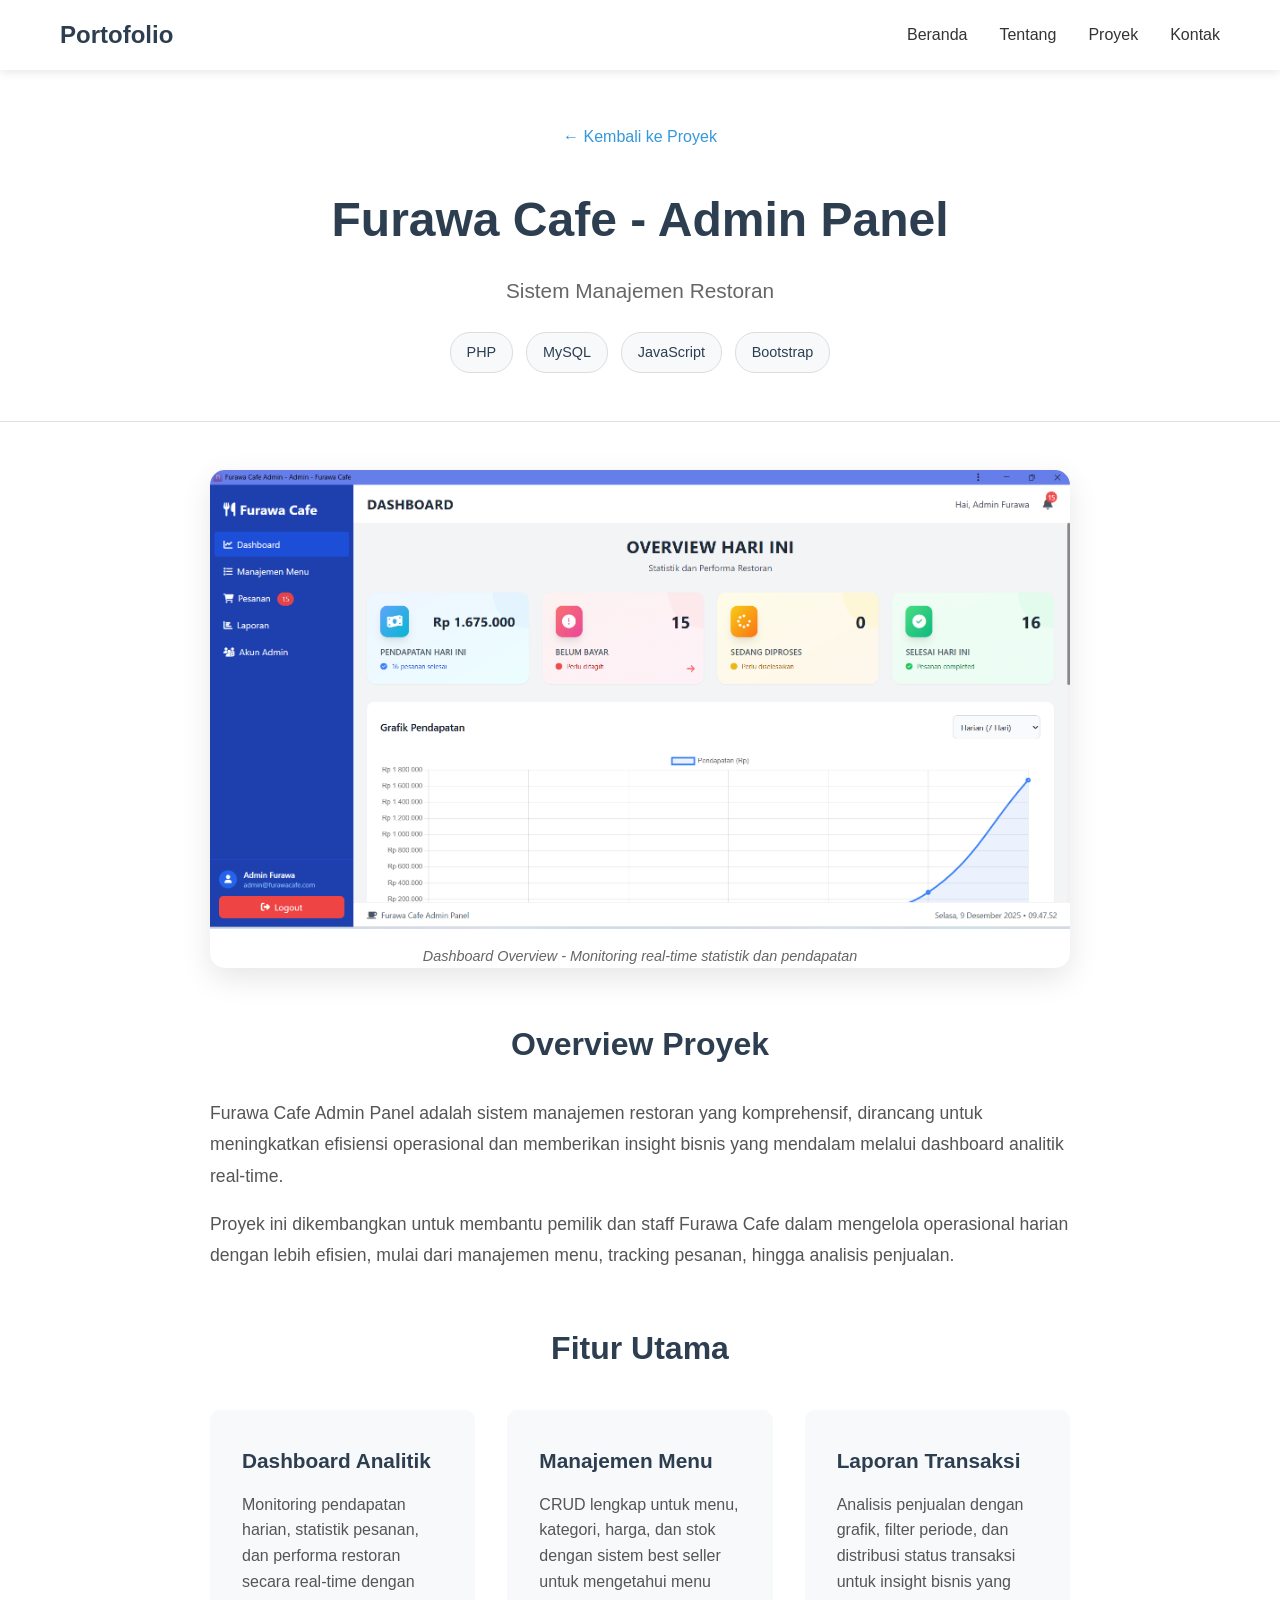
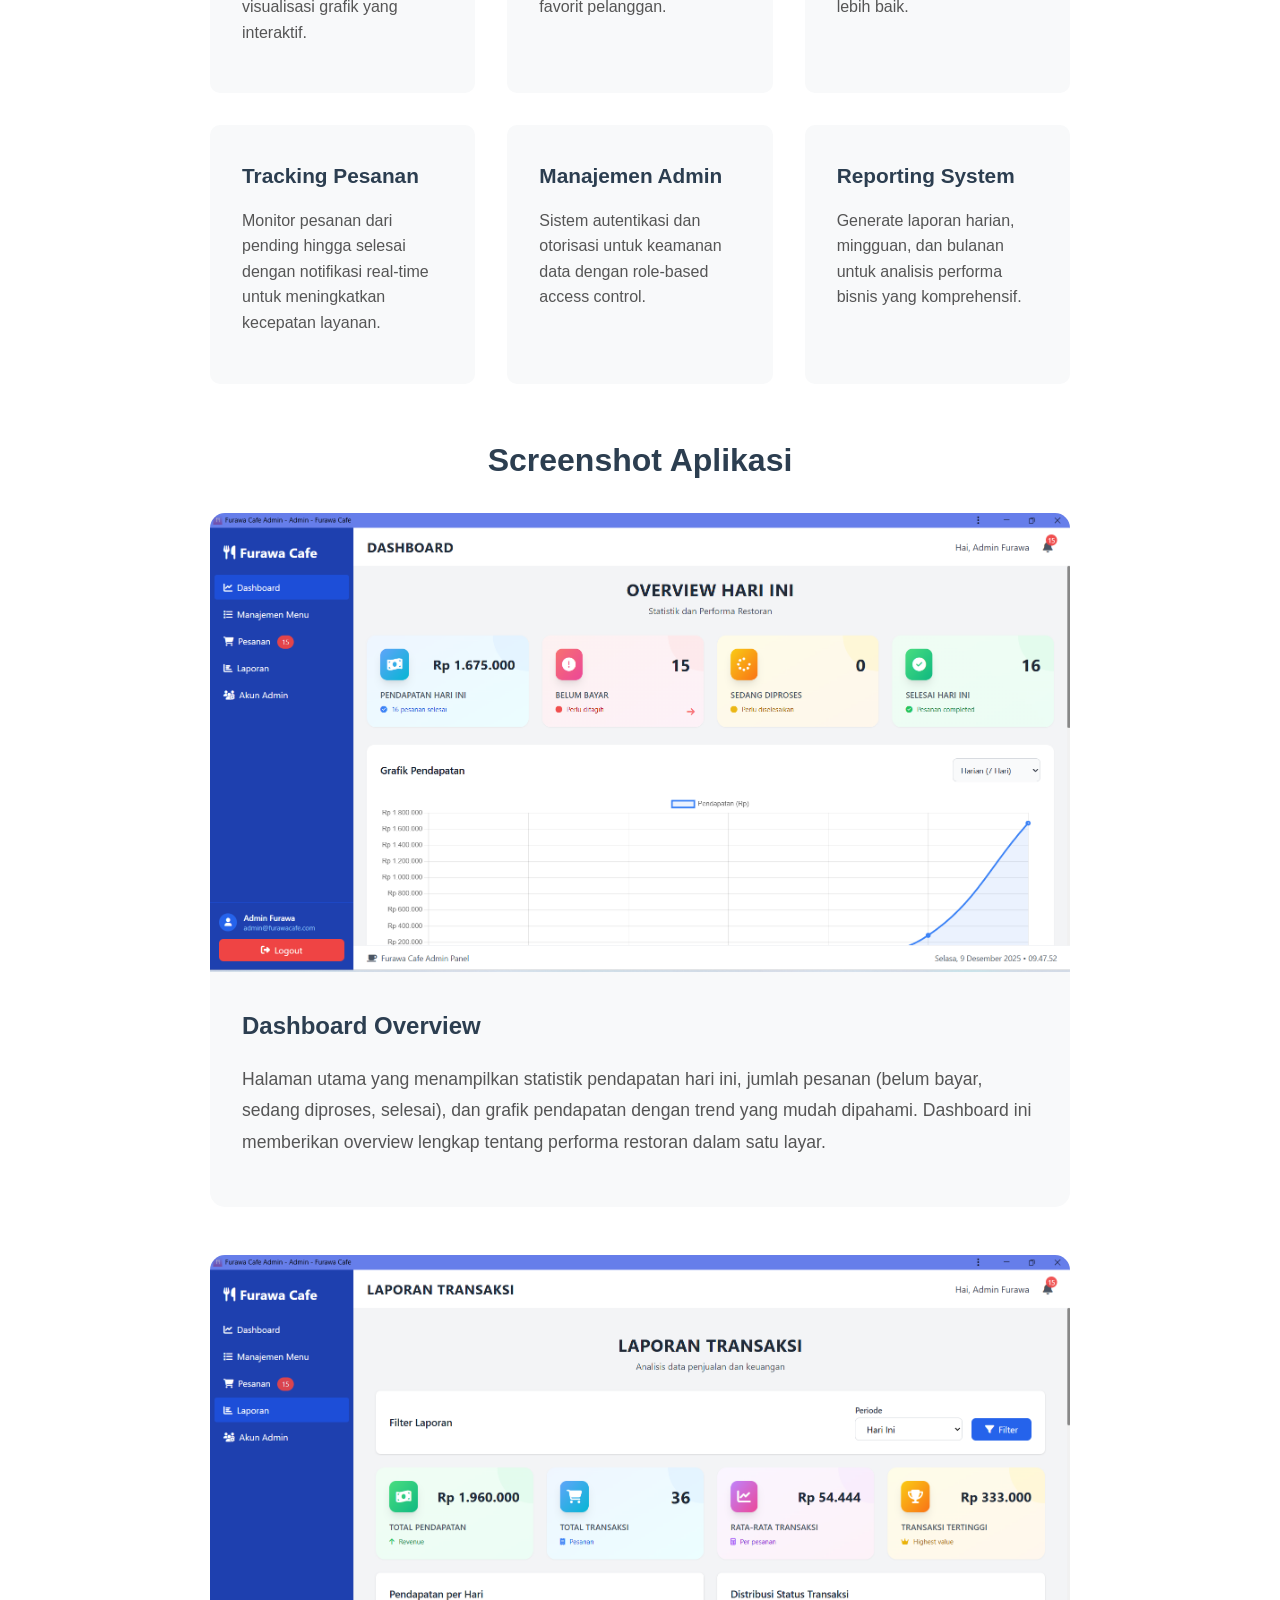
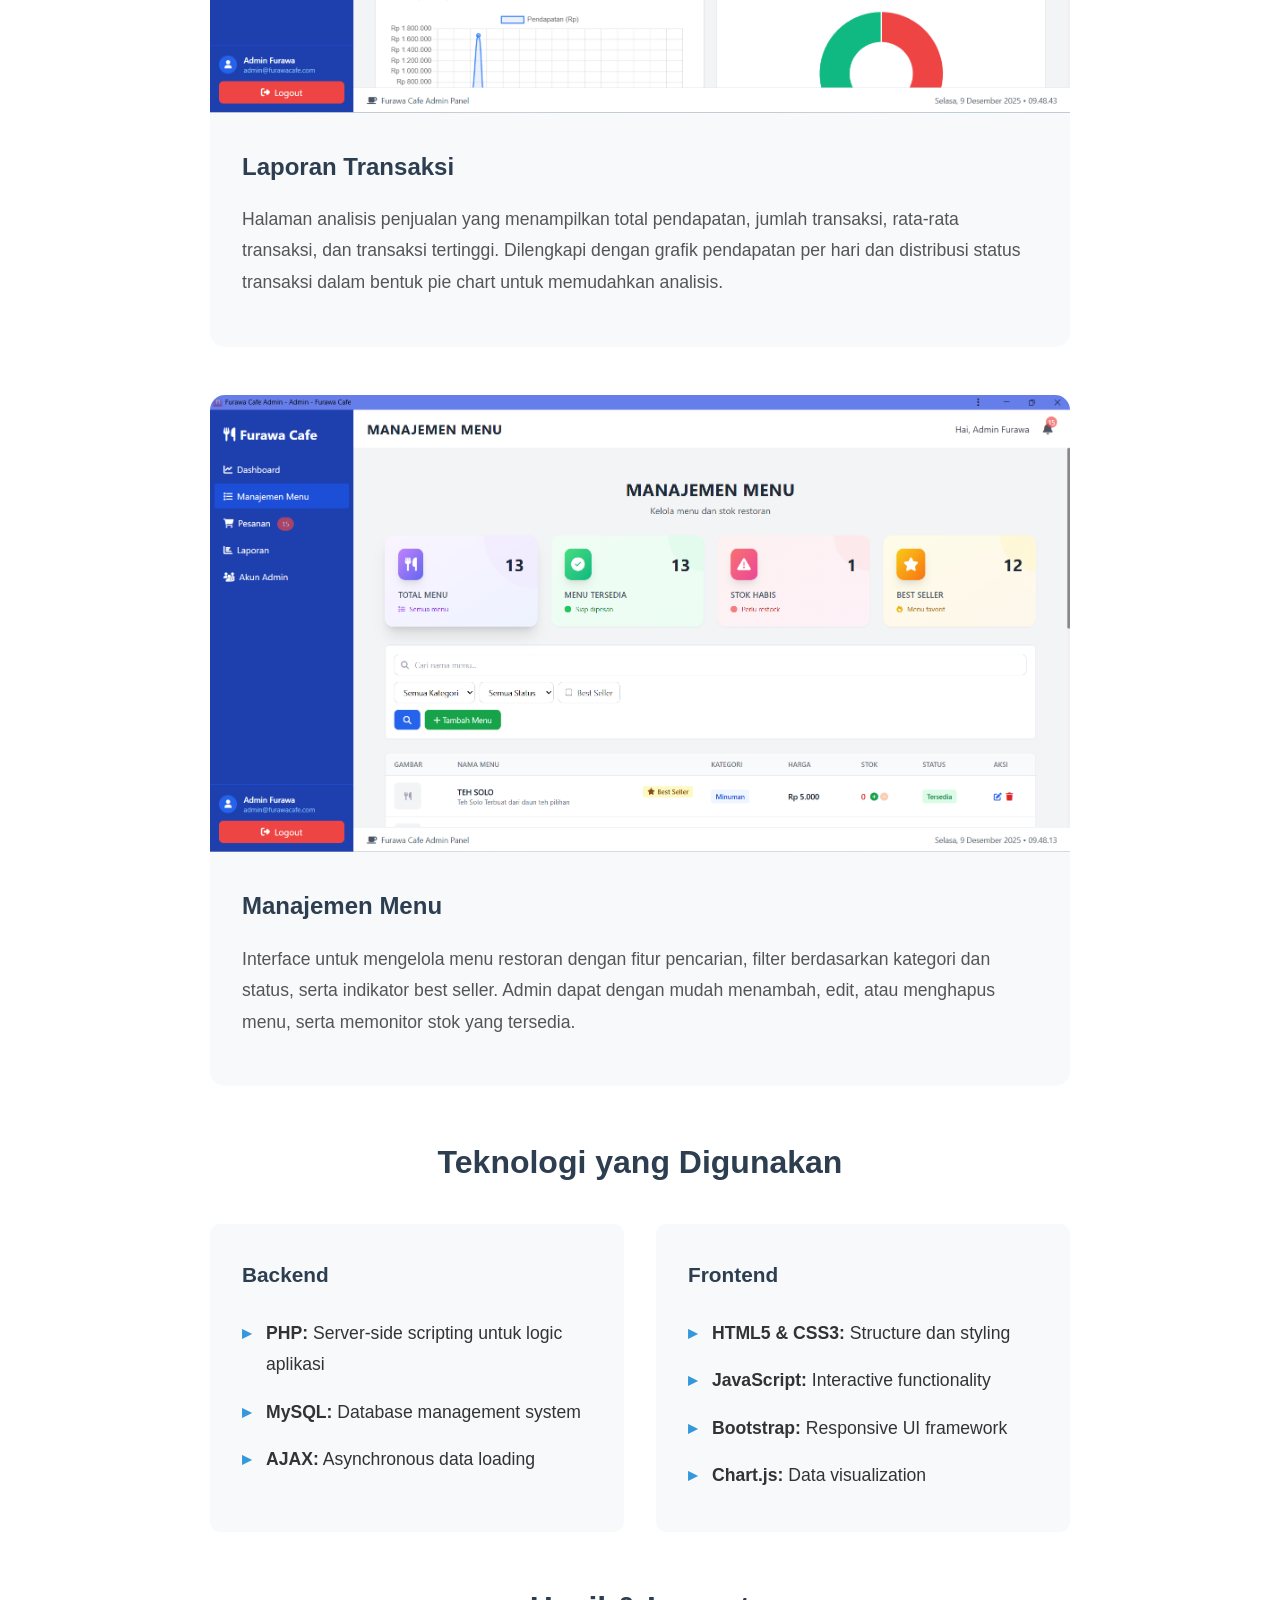
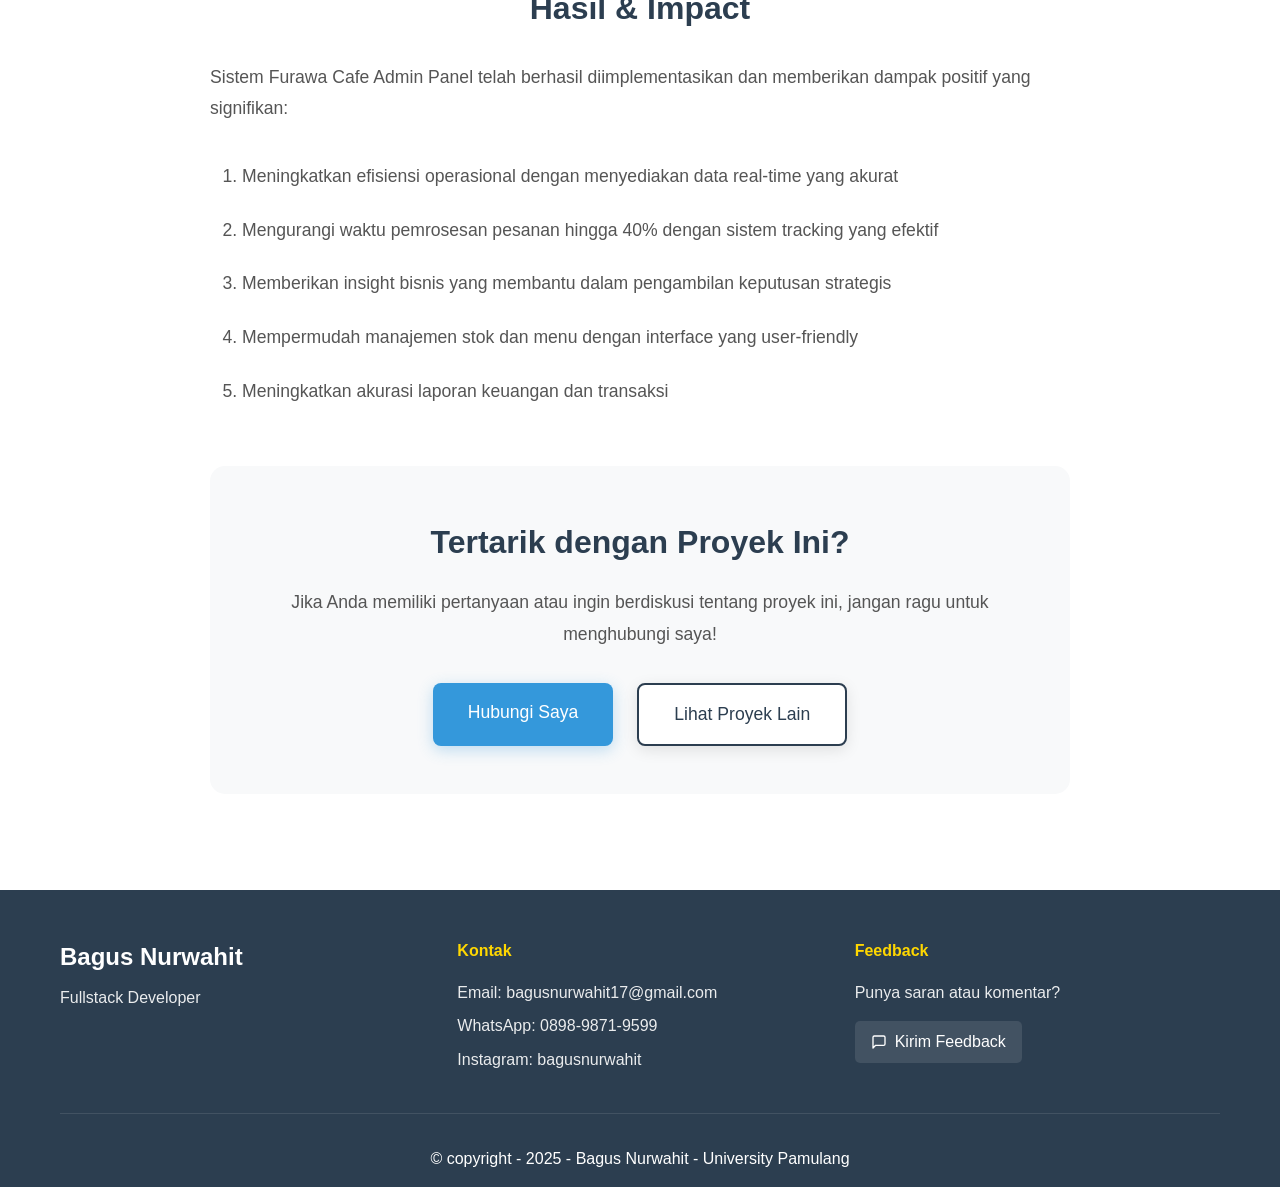
==== furawa-detail.html @ 977cba30 "Add files via upload" ====
<!DOCTYPE html>
<html lang="id">
<head>
    <meta charset="UTF-8">
    <meta name="viewport" content="width=device-width, initial-scale=1.0">
    <title>Furawa Cafe - Admin Panel | Portofolio Bagus Nurwahit</title>
    <link rel="stylesheet" href="styles.css">
</head>
<body>
    <nav class="navbar">
        <div class="container">
            <a href="index.html" class="logo">Portofolio</a>
            <ul class="nav-links">
                <li><a href="index.html#home">Beranda</a></li>
                <li><a href="index.html#about">Tentang</a></li>
                <li><a href="index.html#projects">Proyek</a></li>
                <li><a href="index.html#contact">Kontak</a></li>
            </ul>
        </div>
    </nav>

    <article class="article-page">
        <div class="article-hero">
            <div class="container">
                <a href="index.html#projects" class="back-link">← Kembali ke Proyek</a>
                <h1 class="article-title">Furawa Cafe - Admin Panel</h1>
                <p class="article-meta">Sistem Manajemen Restoran</p>
                <div class="article-tags">
                    <span class="tag">PHP</span>
                    <span class="tag">MySQL</span>
                    <span class="tag">JavaScript</span>
                    <span class="tag">Bootstrap</span>
                </div>
            </div>
        </div>

        <div class="article-container">
            <div class="article-featured-image">
                <img src="images/dashboard.png" alt="Furawa Cafe Dashboard">
                <p class="image-caption">Dashboard Overview - Monitoring real-time statistik dan pendapatan</p>
            </div>

            <div class="article-content">
                <section class="content-section">
                    <h2>Overview Proyek</h2>
                    <p>Furawa Cafe Admin Panel adalah sistem manajemen restoran yang komprehensif, dirancang untuk meningkatkan efisiensi operasional dan memberikan insight bisnis yang mendalam melalui dashboard analitik real-time.</p>
                    <p>Proyek ini dikembangkan untuk membantu pemilik dan staff Furawa Cafe dalam mengelola operasional harian dengan lebih efisien, mulai dari manajemen menu, tracking pesanan, hingga analisis penjualan.</p>
                </section>

                <section class="content-section">
                    <h2>Fitur Utama</h2>
                    <div class="feature-grid">
                        <div class="feature-item">
                            <h3>Dashboard Analitik</h3>
                            <p>Monitoring pendapatan harian, statistik pesanan, dan performa restoran secara real-time dengan visualisasi grafik yang interaktif.</p>
                        </div>
                        <div class="feature-item">
                            <h3>Manajemen Menu</h3>
                            <p>CRUD lengkap untuk menu, kategori, harga, dan stok dengan sistem best seller untuk mengetahui menu favorit pelanggan.</p>
                        </div>
                        <div class="feature-item">
                            <h3>Laporan Transaksi</h3>
                            <p>Analisis penjualan dengan grafik, filter periode, dan distribusi status transaksi untuk insight bisnis yang lebih baik.</p>
                        </div>
                        <div class="feature-item">
                            <h3>Tracking Pesanan</h3>
                            <p>Monitor pesanan dari pending hingga selesai dengan notifikasi real-time untuk meningkatkan kecepatan layanan.</p>
                        </div>
                        <div class="feature-item">
                            <h3>Manajemen Admin</h3>
                            <p>Sistem autentikasi dan otorisasi untuk keamanan data dengan role-based access control.</p>
                        </div>
                        <div class="feature-item">
                            <h3>Reporting System</h3>
                            <p>Generate laporan harian, mingguan, dan bulanan untuk analisis performa bisnis yang komprehensif.</p>
                        </div>
                    </div>
                </section>

                <section class="content-section">
                    <h2>Screenshot Aplikasi</h2>
                    
                    <div class="screenshot-detail">
                        <img src="images/dashboard.png" alt="Dashboard Overview">
                        <div class="screenshot-desc">
                            <h3>Dashboard Overview</h3>
                            <p>Halaman utama yang menampilkan statistik pendapatan hari ini, jumlah pesanan (belum bayar, sedang diproses, selesai), dan grafik pendapatan dengan trend yang mudah dipahami. Dashboard ini memberikan overview lengkap tentang performa restoran dalam satu layar.</p>
                        </div>
                    </div>

                    <div class="screenshot-detail">
                        <img src="images/laporan.png" alt="Laporan Transaksi">
                        <div class="screenshot-desc">
                            <h3>Laporan Transaksi</h3>
                            <p>Halaman analisis penjualan yang menampilkan total pendapatan, jumlah transaksi, rata-rata transaksi, dan transaksi tertinggi. Dilengkapi dengan grafik pendapatan per hari dan distribusi status transaksi dalam bentuk pie chart untuk memudahkan analisis.</p>
                        </div>
                    </div>

                    <div class="screenshot-detail">
                        <img src="images/menu.png" alt="Manajemen Menu">
                        <div class="screenshot-desc">
                            <h3>Manajemen Menu</h3>
                            <p>Interface untuk mengelola menu restoran dengan fitur pencarian, filter berdasarkan kategori dan status, serta indikator best seller. Admin dapat dengan mudah menambah, edit, atau menghapus menu, serta memonitor stok yang tersedia.</p>
                        </div>
                    </div>
                </section>

                <section class="content-section">
                    <h2>Teknologi yang Digunakan</h2>
                    <div class="tech-detail">
                        <div class="tech-category">
                            <h3>Backend</h3>
                            <ul>
                                <li><strong>PHP:</strong> Server-side scripting untuk logic aplikasi</li>
                                <li><strong>MySQL:</strong> Database management system</li>
                                <li><strong>AJAX:</strong> Asynchronous data loading</li>
                            </ul>
                        </div>
                        <div class="tech-category">
                            <h3>Frontend</h3>
                            <ul>
                                <li><strong>HTML5 & CSS3:</strong> Structure dan styling</li>
                                <li><strong>JavaScript:</strong> Interactive functionality</li>
                                <li><strong>Bootstrap:</strong> Responsive UI framework</li>
                                <li><strong>Chart.js:</strong> Data visualization</li>
                            </ul>
                        </div>
                    </div>
                </section>

                <section class="content-section">
                    <h2>Hasil & Impact</h2>
                    <p>Sistem Furawa Cafe Admin Panel telah berhasil diimplementasikan dan memberikan dampak positif yang signifikan:</p>
                    <ol class="impact-list">
                        <li>Meningkatkan efisiensi operasional dengan menyediakan data real-time yang akurat</li>
                        <li>Mengurangi waktu pemrosesan pesanan hingga 40% dengan sistem tracking yang efektif</li>
                        <li>Memberikan insight bisnis yang membantu dalam pengambilan keputusan strategis</li>
                        <li>Mempermudah manajemen stok dan menu dengan interface yang user-friendly</li>
                        <li>Meningkatkan akurasi laporan keuangan dan transaksi</li>
                    </ol>
                </section>

                <section class="content-section cta-section">
                    <h2>Tertarik dengan Proyek Ini?</h2>
                    <p>Jika Anda memiliki pertanyaan atau ingin berdiskusi tentang proyek ini, jangan ragu untuk menghubungi saya!</p>
                    <div class="cta-buttons">
                        <a href="index.html#contact" class="btn-primary">Hubungi Saya</a>
                        <a href="index.html#projects" class="btn-secondary">Lihat Proyek Lain</a>
                    </div>
                </section>
            </div>
        </div>
    </article>

    <footer>
        <div class="container">
            <div class="footer-content">
                <div class="footer-section">
                    <h3>Bagus Nurwahit</h3>
                    <p>Fullstack Developer</p>
                </div>
                <div class="footer-section">
                    <h4>Kontak</h4>
                    <p>Email: bagusnurwahit17@gmail.com</p>
                    <p>WhatsApp: 0898-9871-9599</p>
                    <p>Instagram: bagusnurwahit</p>
                </div>
                <div class="footer-section">
                    <h4>Feedback</h4>
                    <p>Punya saran atau komentar?</p>
                    <a href="mailto:bagusnurwahit17@gmail.com?subject=Feedback Website" class="footer-link">
                        <svg xmlns="http://www.w3.org/2000/svg" width="16" height="16" viewBox="0 0 24 24" fill="none" stroke="currentColor" stroke-width="2" stroke-linecap="round" stroke-linejoin="round">
                            <path d="M21 15a2 2 0 0 1-2 2H7l-4 4V5a2 2 0 0 1 2-2h14a2 2 0 0 1 2 2z"></path>
                        </svg>
                        Kirim Feedback
                    </a>
                </div>
            </div>
            <div class="footer-bottom">
                <p>&copy; copyright - 2025 - Bagus Nurwahit - University Pamulang</p>
            </div>
        </div>
    </footer>

    <script src="script.js"></script>
</body>
</html>
---- styles.css ----
* {
    margin: 0;
    padding: 0;
    box-sizing: border-box;
}

:root {
    --primary-color: #2c3e50;
    --accent-color: #3498db;
    --text-color: #333;
    --light-bg: #f8f9fa;
    --white: #ffffff;
}

body {
    font-family: 'Segoe UI', Tahoma, Geneva, Verdana, sans-serif;
    line-height: 1.6;
    color: var(--text-color);
}

.container {
    max-width: 1200px;
    margin: 0 auto;
    padding: 0 20px;
}

/* Navbar */
.navbar {
    background: var(--white);
    box-shadow: 0 2px 10px rgba(0,0,0,0.1);
    position: fixed;
    width: 100%;
    top: 0;
    z-index: 1000;
}

.navbar .container {
    display: flex;
    justify-content: space-between;
    align-items: center;
    padding: 1rem 20px;
}

.logo {
    font-size: 1.5rem;
    font-weight: bold;
    color: var(--primary-color);
    text-decoration: none;
}

.nav-links {
    display: flex;
    list-style: none;
    gap: 2rem;
}

.nav-links a {
    color: var(--text-color);
    text-decoration: none;
    transition: color 0.3s;
}

.nav-links a:hover {
    color: var(--accent-color);
}

/* Hero Section */
.hero {
    min-height: 75vh;
    display: flex;
    align-items: center;
    background: var(--primary-color);
    color: var(--white);
    margin-top: 60px;
    padding: 4rem 0;
}

.hero-title {
    font-size: 3rem;
    margin-bottom: 1rem;
}

.highlight {
    color: #ffd700;
}

.hero-subtitle {
    font-size: 1.5rem;
    margin-bottom: 2rem;
    opacity: 0.9;
}

.btn {
    display: inline-block;
    padding: 12px 30px;
    background: var(--white);
    color: var(--primary-color);
    text-decoration: none;
    border-radius: 5px;
    transition: transform 0.3s;
}

.btn:hover {
    transform: translateY(-3px);
}

/* About Section */
.about {
    padding: 5rem 0;
    background: var(--white);
}

.section-title {
    font-size: 2.5rem;
    text-align: center;
    margin-bottom: 3rem;
    color: var(--primary-color);
}

.about-content {
    max-width: 800px;
    margin: 0 auto;
    text-align: center;
    font-size: 1.1rem;
    line-height: 1.8;
}

/* Projects Section */
.projects {
    padding: 5rem 0;
    background: var(--light-bg);
}

.project-grid {
    display: grid;
    grid-template-columns: repeat(auto-fit, minmax(300px, 1fr));
    gap: 2rem;
}

.project-card {
    background: var(--white);
    border-radius: 10px;
    overflow: hidden;
    box-shadow: 0 5px 15px rgba(0,0,0,0.1);
    transition: transform 0.3s;
}

.project-card:hover {
    transform: translateY(-10px);
}

.project-image {
    height: 200px;
    background: linear-gradient(135deg, #667eea 0%, #764ba2 100%);
}

.project-image-real {
    width: 100%;
    height: 200px;
    object-fit: cover;
    object-position: top;
}

.project-card h3 {
    padding: 1.5rem 1.5rem 0.5rem;
    color: var(--primary-color);
}

.project-card p {
    padding: 0 1.5rem 1.5rem;
    color: #666;
}

.project-clickable {
    cursor: pointer;
    display: flex;
    flex-direction: column;
    height: 100%;
}

.project-content {
    display: flex;
    flex-direction: column;
    flex-grow: 1;
}

.project-content h3 {
    padding: 1.5rem 1.5rem 0.5rem;
}

.project-content p {
    padding: 0 1.5rem 1rem;
    flex-grow: 1;
}

.view-details-link {
    display: block;
    text-align: center;
    padding: 12px;
    background: var(--accent-color);
    color: white;
    text-decoration: none;
    font-weight: 500;
    transition: all 0.3s;
    margin-top: auto;
    border-radius: 0 0 10px 10px;
}

.view-details-link:hover {
    background: var(--primary-color);
}

/* Contact Section */
.contact {
    padding: 5rem 0;
    background: var(--white);
}

.contact-links {
    display: flex;
    justify-content: center;
    gap: 2rem;
    flex-wrap: wrap;
}

.contact-btn {
    display: flex;
    align-items: center;
    gap: 10px;
    padding: 12px 30px;
    background: var(--accent-color);
    color: var(--white);
    text-decoration: none;
    border-radius: 5px;
    transition: all 0.3s;
}

.contact-btn:hover {
    background: var(--primary-color);
    transform: translateY(-3px);
}

.contact-btn svg {
    width: 24px;
    height: 24px;
}

/* Footer */
footer {
    background: var(--primary-color);
    color: var(--white);
    padding: 3rem 0 1rem;
}

.footer-content {
    display: grid;
    grid-template-columns: repeat(auto-fit, minmax(250px, 1fr));
    gap: 2rem;
    margin-bottom: 2rem;
}

.footer-section h3 {
    margin-bottom: 0.5rem;
    font-size: 1.5rem;
}

.footer-section h4 {
    margin-bottom: 1rem;
    color: #ffd700;
}

.footer-section p {
    margin-bottom: 0.5rem;
    opacity: 0.9;
}

.footer-link {
    display: inline-flex;
    align-items: center;
    gap: 8px;
    color: var(--white);
    text-decoration: none;
    padding: 8px 16px;
    background: rgba(255,255,255,0.1);
    border-radius: 5px;
    margin-top: 0.5rem;
    transition: background 0.3s;
}

.footer-link:hover {
    background: rgba(255,255,255,0.2);
}

.footer-bottom {
    text-align: center;
    padding-top: 2rem;
    border-top: 1px solid rgba(255,255,255,0.1);
}

/* Responsive */
@media (max-width: 768px) {
    .nav-links {
        gap: 1rem;
    }
    
    .hero-title {
        font-size: 2rem;
    }
    
    .hero-subtitle {
        font-size: 1.2rem;
    }
    
    .section-title {
        font-size: 2rem;
    }
}

/* Article Detail Page */
.article-page {
    margin-top: 60px;
}

.article-hero {
    background: var(--white);
    border-bottom: 1px solid #e0e0e0;
    padding: 4rem 0 3rem;
    text-align: center;
}

.back-link {
    color: var(--accent-color);
    text-decoration: none;
    display: inline-flex;
    align-items: center;
    margin-bottom: 2rem;
    transition: color 0.3s;
}

.back-link:hover {
    color: var(--primary-color);
}

.article-title {
    font-size: 3rem;
    margin-bottom: 1rem;
    color: var(--primary-color);
}

.article-meta {
    font-size: 1.3rem;
    color: #666;
    margin-bottom: 1.5rem;
}

.article-tags {
    display: flex;
    gap: 0.8rem;
    flex-wrap: wrap;
    justify-content: center;
}

.tag {
    background: var(--light-bg);
    color: var(--primary-color);
    padding: 0.5rem 1rem;
    border-radius: 20px;
    font-size: 0.9rem;
    border: 1px solid #ddd;
}

.article-container {
    max-width: 900px;
    margin: 0 auto;
    padding: 3rem 20px;
}

.article-featured-image {
    margin-bottom: 3rem;
    border-radius: 15px;
    overflow: hidden;
    box-shadow: 0 10px 30px rgba(0,0,0,0.1);
}

.article-featured-image img {
    width: 100%;
    height: auto;
    display: block;
}

.image-caption {
    text-align: center;
    color: #666;
    font-size: 0.9rem;
    margin-top: 1rem;
    font-style: italic;
}

.article-content {
    font-size: 1.1rem;
    line-height: 1.8;
}

.content-section {
    margin-bottom: 3rem;
}

.content-section h2 {
    color: var(--primary-color);
    font-size: 2rem;
    margin-bottom: 1.5rem;
    text-align: center;
}

.content-section p {
    margin-bottom: 1rem;
    color: #555;
}

.feature-grid {
    display: grid;
    grid-template-columns: repeat(auto-fit, minmax(250px, 1fr));
    gap: 2rem;
    margin-top: 2rem;
}

.feature-item {
    background: var(--light-bg);
    padding: 2rem;
    border-radius: 10px;
    transition: transform 0.3s;
}

.feature-item:hover {
    transform: translateY(-5px);
}

.feature-icon {
    font-size: 3rem;
    margin-bottom: 1rem;
}

.feature-item h3 {
    color: var(--primary-color);
    margin-bottom: 0.8rem;
    font-size: 1.3rem;
}

.feature-item p {
    font-size: 1rem;
    line-height: 1.6;
}

.screenshot-detail {
    margin-bottom: 3rem;
    background: var(--light-bg);
    border-radius: 15px;
    overflow: hidden;
}

.screenshot-detail img {
    width: 100%;
    height: auto;
    display: block;
}

.screenshot-desc {
    padding: 2rem;
}

.screenshot-desc h3 {
    color: var(--primary-color);
    margin-bottom: 1rem;
    font-size: 1.5rem;
}

.screenshot-desc p {
    color: #555;
    line-height: 1.8;
}

.tech-detail {
    display: grid;
    grid-template-columns: repeat(auto-fit, minmax(300px, 1fr));
    gap: 2rem;
    margin-top: 2rem;
}

.tech-category {
    background: var(--light-bg);
    padding: 2rem;
    border-radius: 10px;
}

.tech-category h3 {
    color: var(--primary-color);
    margin-bottom: 1rem;
    font-size: 1.3rem;
}

.tech-category ul {
    list-style: none;
    padding: 0;
}

.tech-category li {
    padding: 0.5rem 0;
    padding-left: 1.5rem;
    position: relative;
}

.tech-category li:before {
    content: "▸";
    position: absolute;
    left: 0;
    color: var(--accent-color);
    font-weight: bold;
}

.impact-list {
    list-style: decimal;
    padding-left: 2rem;
    margin-top: 1.5rem;
}

.impact-list li {
    padding: 0.8rem 0;
    font-size: 1.1rem;
    line-height: 1.6;
    color: #555;
}

.cta-section {
    background: var(--light-bg);
    padding: 3rem;
    border-radius: 15px;
    text-align: center;
}

.cta-section h2 {
    border: none;
    padding: 0;
    margin-bottom: 1rem;
}

.cta-buttons {
    display: flex;
    gap: 1.5rem;
    justify-content: center;
    margin-top: 2rem;
    flex-wrap: wrap;
}

.cta-buttons a {
    text-decoration: none !important;
}

.btn-primary {
    background: var(--accent-color);
    color: white;
    padding: 14px 35px;
    border-radius: 8px;
    text-decoration: none;
    transition: all 0.3s;
    display: inline-block;
    font-weight: 500;
    box-shadow: 0 4px 15px rgba(52, 152, 219, 0.3);
}

.btn-primary:hover {
    background: var(--primary-color);
    transform: translateY(-3px);
    box-shadow: 0 6px 20px rgba(44, 62, 80, 0.4);
}

.btn-secondary {
    background: white;
    color: var(--primary-color);
    padding: 14px 35px;
    border-radius: 8px;
    text-decoration: none;
    border: 2px solid var(--primary-color);
    transition: all 0.3s;
    display: inline-block;
    font-weight: 500;
    box-shadow: 0 4px 15px rgba(0, 0, 0, 0.1);
}

.btn-secondary:hover {
    background: var(--primary-color);
    color: white;
    transform: translateY(-3px);
    box-shadow: 0 6px 20px rgba(44, 62, 80, 0.4);
}

/* Responsive Article Page */
@media (max-width: 768px) {
    .article-title {
        font-size: 2rem;
    }
    
    .article-meta {
        font-size: 1.1rem;
    }
    
    .feature-grid {
        grid-template-columns: 1fr;
    }
    
    .tech-detail {
        grid-template-columns: 1fr;
    }
    
    .cta-buttons {
        flex-direction: column;
    }
    
    .btn-primary, .btn-secondary {
        width: 100%;
    }
}
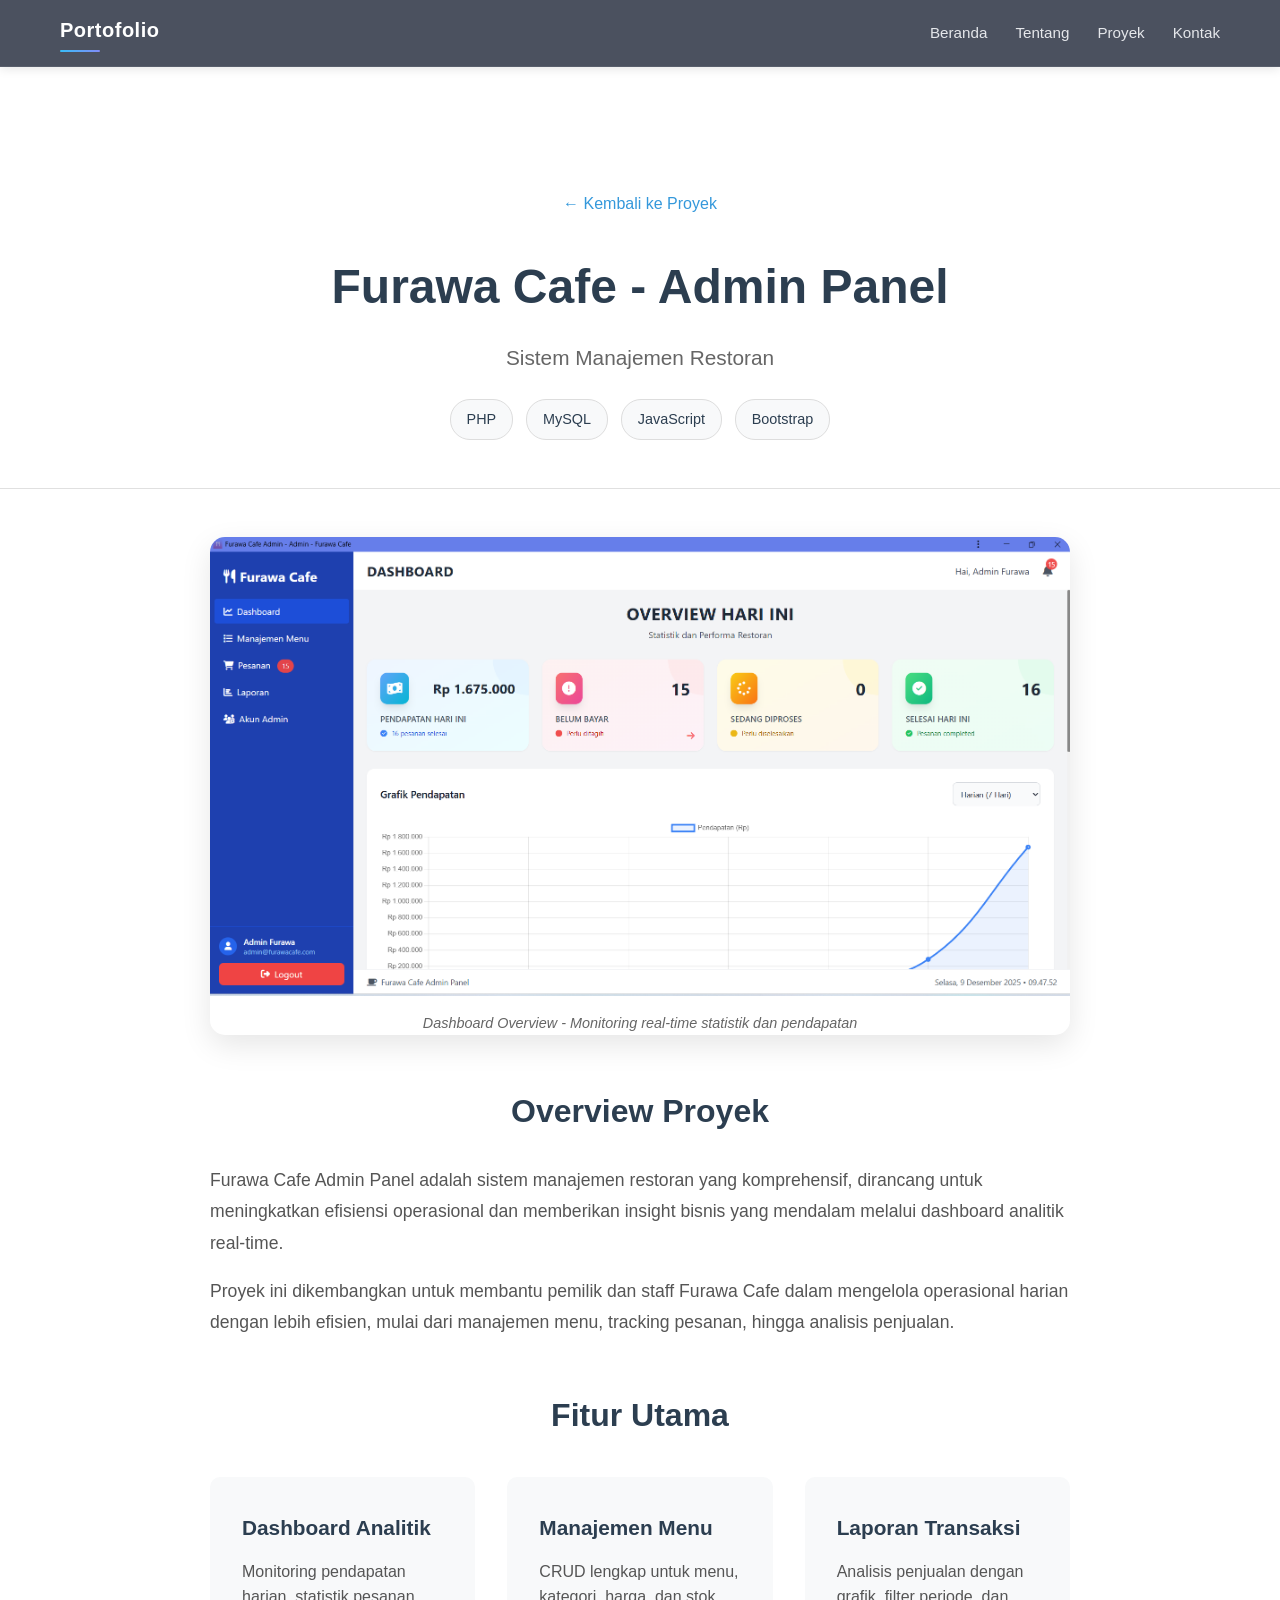
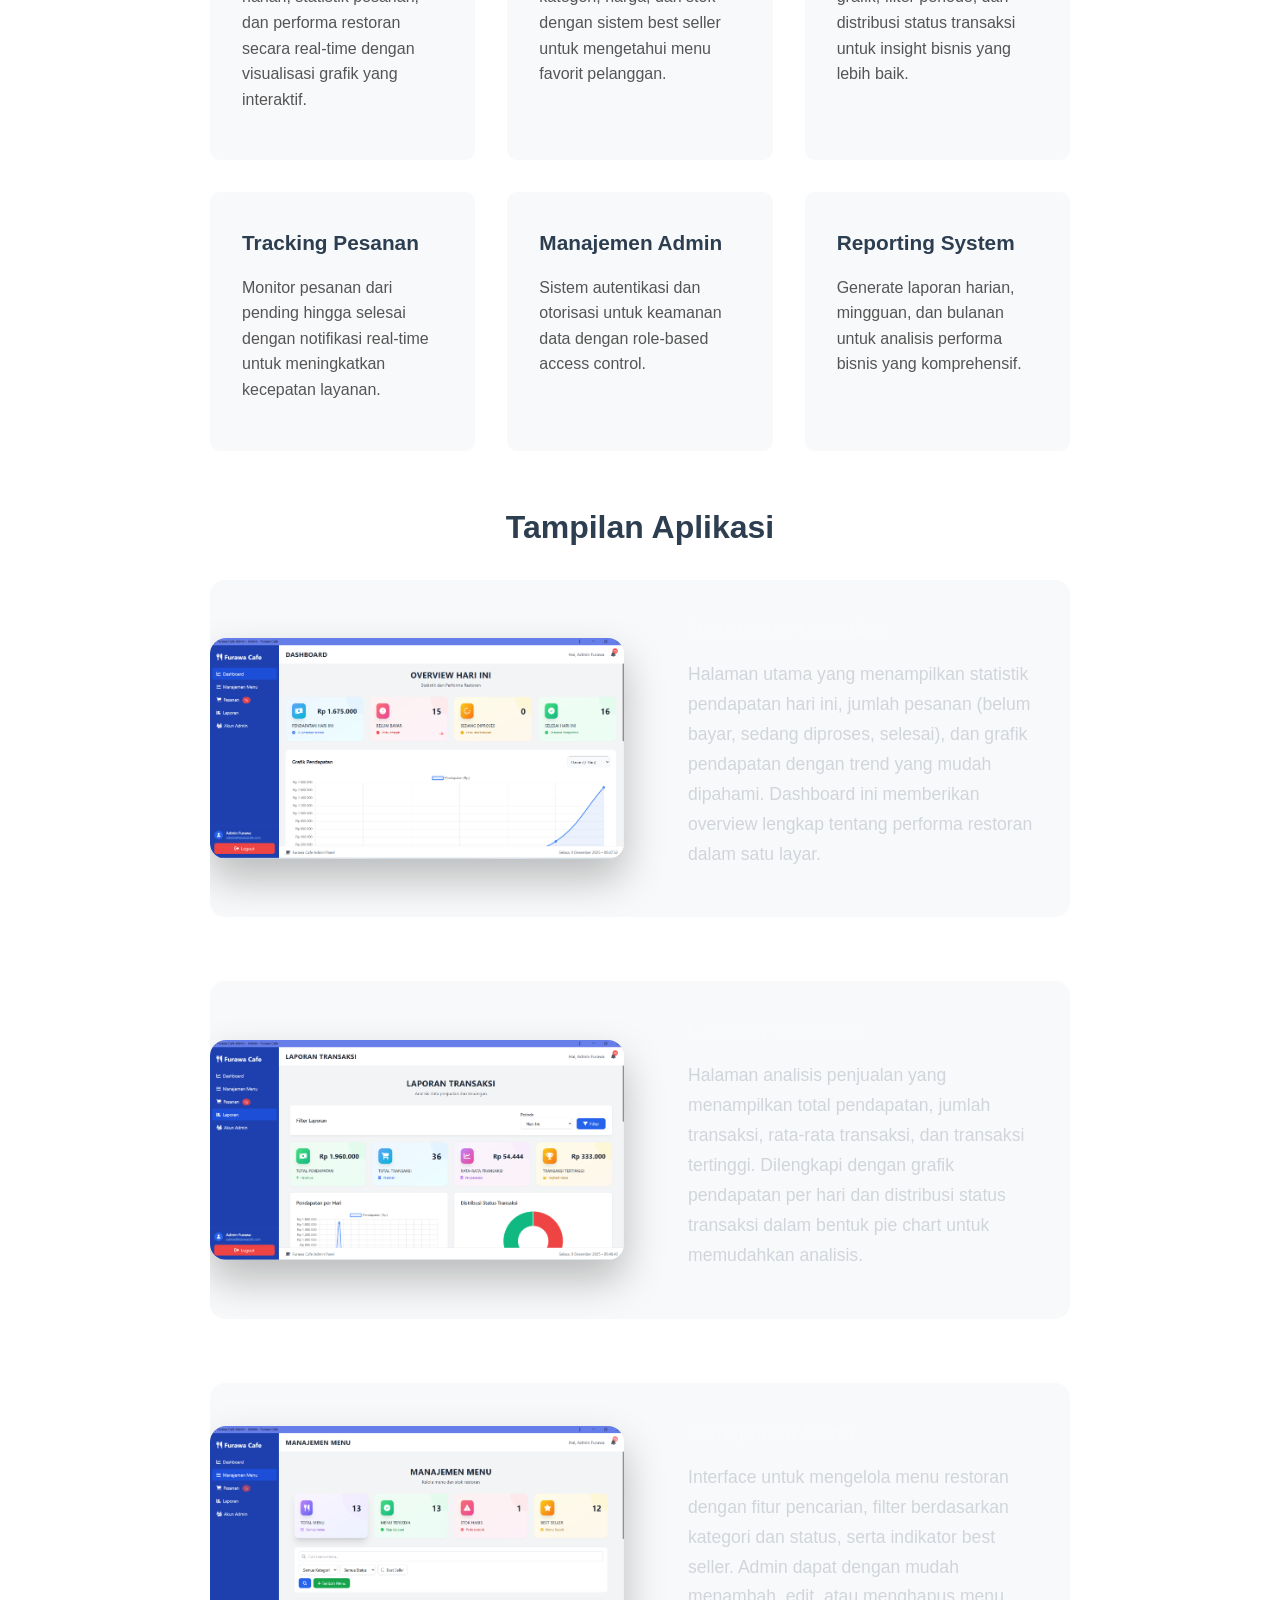
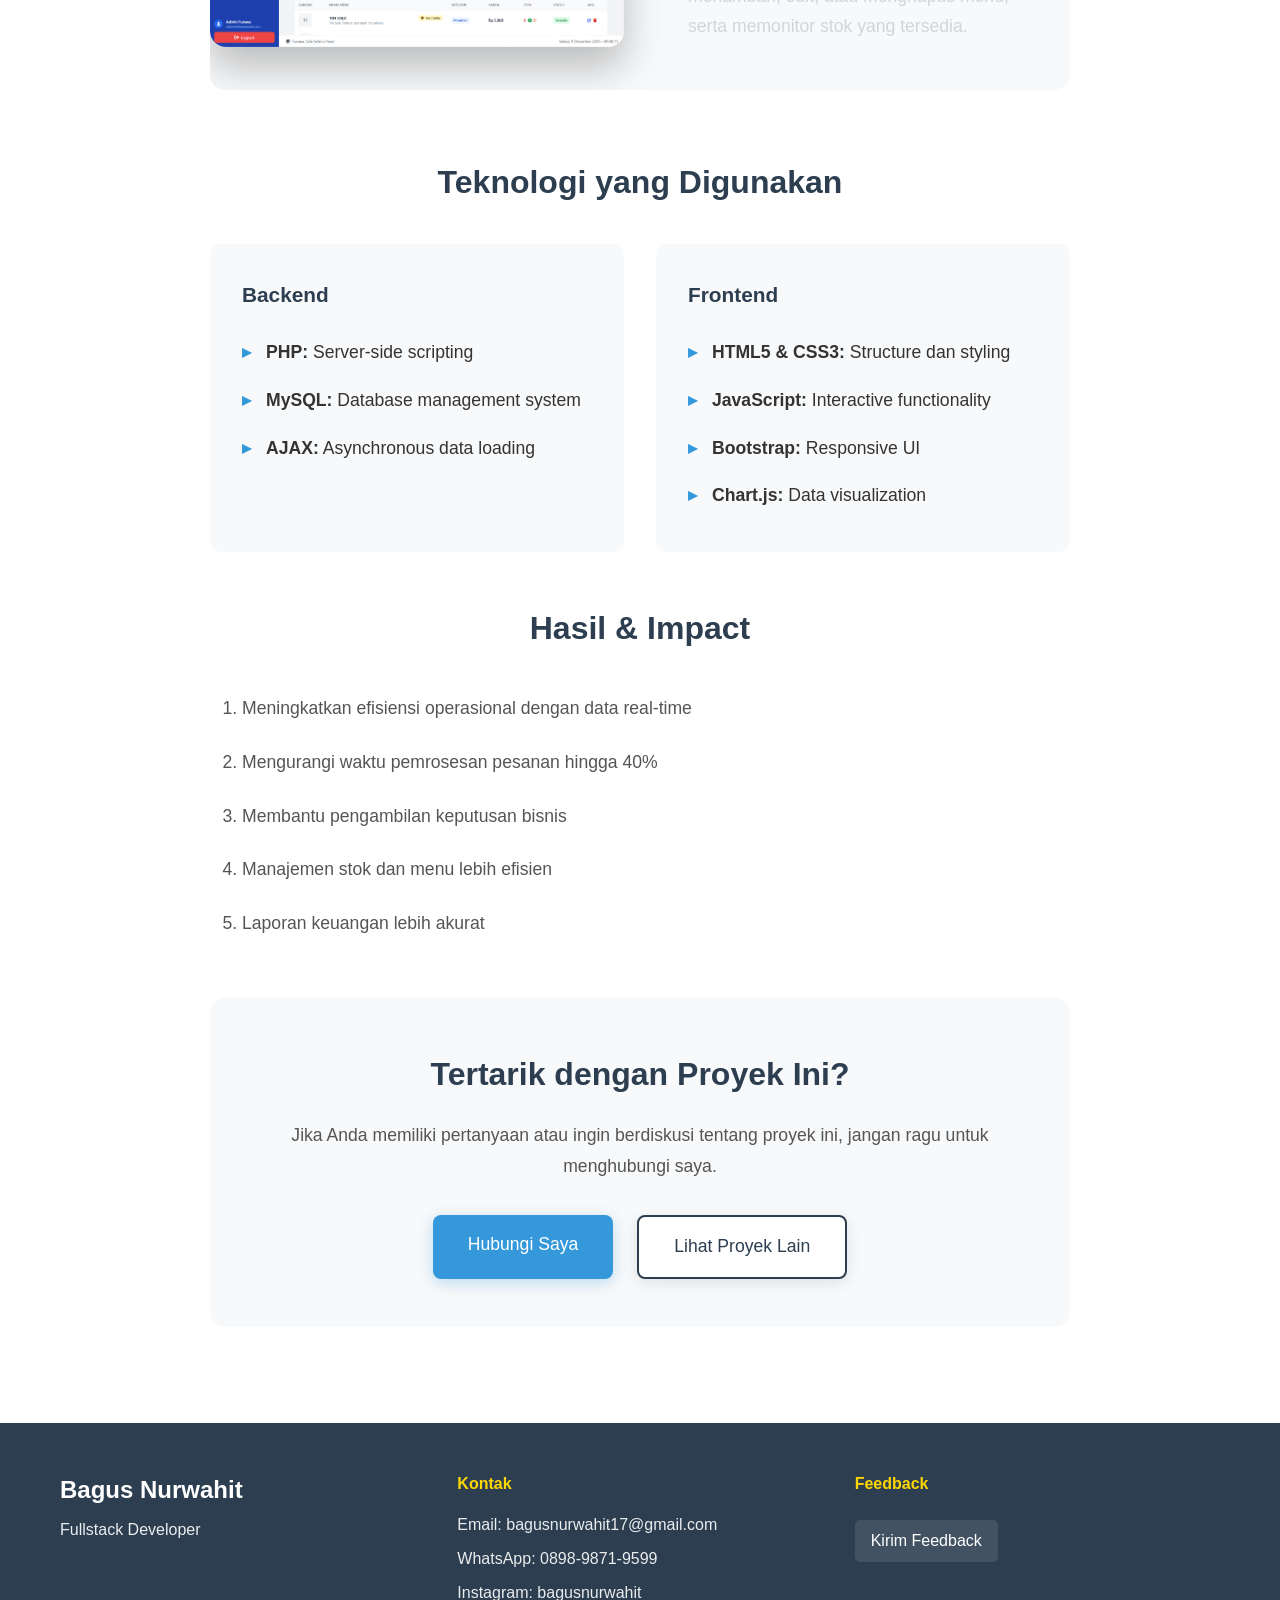
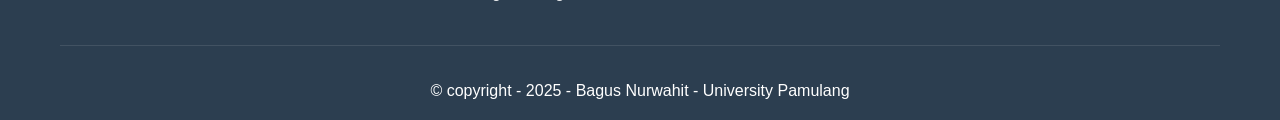
==== commit 2289e324: "Update furawa-detail.html" ====
--- a/furawa-detail.html
+++ b/furawa-detail.html
@@ -1,187 +1,246 @@
 <!DOCTYPE html>
 <html lang="id">
 <head>
-    <meta charset="UTF-8">
-    <meta name="viewport" content="width=device-width, initial-scale=1.0">
-    <title>Furawa Cafe - Admin Panel | Portofolio Bagus Nurwahit</title>
-    <link rel="stylesheet" href="styles.css">
+  <meta charset="UTF-8" />
+  <meta name="viewport" content="width=device-width, initial-scale=1.0" />
+  <title>Furawa Cafe - Admin Panel | Portofolio Bagus Nurwahit</title>
+  <link rel="stylesheet" href="styles.css" />
 </head>
 <body>
-    <nav class="navbar">
-        <div class="container">
-            <a href="index.html" class="logo">Portofolio</a>
-            <ul class="nav-links">
-                <li><a href="index.html#home">Beranda</a></li>
-                <li><a href="index.html#about">Tentang</a></li>
-                <li><a href="index.html#projects">Proyek</a></li>
-                <li><a href="index.html#contact">Kontak</a></li>
-            </ul>
-        </div>
-    </nav>
-
-    <article class="article-page">
-        <div class="article-hero">
-            <div class="container">
-                <a href="index.html#projects" class="back-link">← Kembali ke Proyek</a>
-                <h1 class="article-title">Furawa Cafe - Admin Panel</h1>
-                <p class="article-meta">Sistem Manajemen Restoran</p>
-                <div class="article-tags">
-                    <span class="tag">PHP</span>
-                    <span class="tag">MySQL</span>
-                    <span class="tag">JavaScript</span>
-                    <span class="tag">Bootstrap</span>
-                </div>
-            </div>
-        </div>
-
-        <div class="article-container">
-            <div class="article-featured-image">
-                <img src="images/dashboard.png" alt="Furawa Cafe Dashboard">
-                <p class="image-caption">Dashboard Overview - Monitoring real-time statistik dan pendapatan</p>
-            </div>
-
-            <div class="article-content">
-                <section class="content-section">
-                    <h2>Overview Proyek</h2>
-                    <p>Furawa Cafe Admin Panel adalah sistem manajemen restoran yang komprehensif, dirancang untuk meningkatkan efisiensi operasional dan memberikan insight bisnis yang mendalam melalui dashboard analitik real-time.</p>
-                    <p>Proyek ini dikembangkan untuk membantu pemilik dan staff Furawa Cafe dalam mengelola operasional harian dengan lebih efisien, mulai dari manajemen menu, tracking pesanan, hingga analisis penjualan.</p>
-                </section>
-
-                <section class="content-section">
-                    <h2>Fitur Utama</h2>
-                    <div class="feature-grid">
-                        <div class="feature-item">
-                            <h3>Dashboard Analitik</h3>
-                            <p>Monitoring pendapatan harian, statistik pesanan, dan performa restoran secara real-time dengan visualisasi grafik yang interaktif.</p>
-                        </div>
-                        <div class="feature-item">
-                            <h3>Manajemen Menu</h3>
-                            <p>CRUD lengkap untuk menu, kategori, harga, dan stok dengan sistem best seller untuk mengetahui menu favorit pelanggan.</p>
-                        </div>
-                        <div class="feature-item">
-                            <h3>Laporan Transaksi</h3>
-                            <p>Analisis penjualan dengan grafik, filter periode, dan distribusi status transaksi untuk insight bisnis yang lebih baik.</p>
-                        </div>
-                        <div class="feature-item">
-                            <h3>Tracking Pesanan</h3>
-                            <p>Monitor pesanan dari pending hingga selesai dengan notifikasi real-time untuk meningkatkan kecepatan layanan.</p>
-                        </div>
-                        <div class="feature-item">
-                            <h3>Manajemen Admin</h3>
-                            <p>Sistem autentikasi dan otorisasi untuk keamanan data dengan role-based access control.</p>
-                        </div>
-                        <div class="feature-item">
-                            <h3>Reporting System</h3>
-                            <p>Generate laporan harian, mingguan, dan bulanan untuk analisis performa bisnis yang komprehensif.</p>
-                        </div>
-                    </div>
-                </section>
-
-                <section class="content-section">
-                    <h2>Screenshot Aplikasi</h2>
-                    
-                    <div class="screenshot-detail">
-                        <img src="images/dashboard.png" alt="Dashboard Overview">
-                        <div class="screenshot-desc">
-                            <h3>Dashboard Overview</h3>
-                            <p>Halaman utama yang menampilkan statistik pendapatan hari ini, jumlah pesanan (belum bayar, sedang diproses, selesai), dan grafik pendapatan dengan trend yang mudah dipahami. Dashboard ini memberikan overview lengkap tentang performa restoran dalam satu layar.</p>
-                        </div>
-                    </div>
-
-                    <div class="screenshot-detail">
-                        <img src="images/laporan.png" alt="Laporan Transaksi">
-                        <div class="screenshot-desc">
-                            <h3>Laporan Transaksi</h3>
-                            <p>Halaman analisis penjualan yang menampilkan total pendapatan, jumlah transaksi, rata-rata transaksi, dan transaksi tertinggi. Dilengkapi dengan grafik pendapatan per hari dan distribusi status transaksi dalam bentuk pie chart untuk memudahkan analisis.</p>
-                        </div>
-                    </div>
-
-                    <div class="screenshot-detail">
-                        <img src="images/menu.png" alt="Manajemen Menu">
-                        <div class="screenshot-desc">
-                            <h3>Manajemen Menu</h3>
-                            <p>Interface untuk mengelola menu restoran dengan fitur pencarian, filter berdasarkan kategori dan status, serta indikator best seller. Admin dapat dengan mudah menambah, edit, atau menghapus menu, serta memonitor stok yang tersedia.</p>
-                        </div>
-                    </div>
-                </section>
-
-                <section class="content-section">
-                    <h2>Teknologi yang Digunakan</h2>
-                    <div class="tech-detail">
-                        <div class="tech-category">
-                            <h3>Backend</h3>
-                            <ul>
-                                <li><strong>PHP:</strong> Server-side scripting untuk logic aplikasi</li>
-                                <li><strong>MySQL:</strong> Database management system</li>
-                                <li><strong>AJAX:</strong> Asynchronous data loading</li>
-                            </ul>
-                        </div>
-                        <div class="tech-category">
-                            <h3>Frontend</h3>
-                            <ul>
-                                <li><strong>HTML5 & CSS3:</strong> Structure dan styling</li>
-                                <li><strong>JavaScript:</strong> Interactive functionality</li>
-                                <li><strong>Bootstrap:</strong> Responsive UI framework</li>
-                                <li><strong>Chart.js:</strong> Data visualization</li>
-                            </ul>
-                        </div>
-                    </div>
-                </section>
-
-                <section class="content-section">
-                    <h2>Hasil & Impact</h2>
-                    <p>Sistem Furawa Cafe Admin Panel telah berhasil diimplementasikan dan memberikan dampak positif yang signifikan:</p>
-                    <ol class="impact-list">
-                        <li>Meningkatkan efisiensi operasional dengan menyediakan data real-time yang akurat</li>
-                        <li>Mengurangi waktu pemrosesan pesanan hingga 40% dengan sistem tracking yang efektif</li>
-                        <li>Memberikan insight bisnis yang membantu dalam pengambilan keputusan strategis</li>
-                        <li>Mempermudah manajemen stok dan menu dengan interface yang user-friendly</li>
-                        <li>Meningkatkan akurasi laporan keuangan dan transaksi</li>
-                    </ol>
-                </section>
-
-                <section class="content-section cta-section">
-                    <h2>Tertarik dengan Proyek Ini?</h2>
-                    <p>Jika Anda memiliki pertanyaan atau ingin berdiskusi tentang proyek ini, jangan ragu untuk menghubungi saya!</p>
-                    <div class="cta-buttons">
-                        <a href="index.html#contact" class="btn-primary">Hubungi Saya</a>
-                        <a href="index.html#projects" class="btn-secondary">Lihat Proyek Lain</a>
-                    </div>
-                </section>
-            </div>
-        </div>
-    </article>
-
-    <footer>
-        <div class="container">
-            <div class="footer-content">
-                <div class="footer-section">
-                    <h3>Bagus Nurwahit</h3>
-                    <p>Fullstack Developer</p>
-                </div>
-                <div class="footer-section">
-                    <h4>Kontak</h4>
-                    <p>Email: bagusnurwahit17@gmail.com</p>
-                    <p>WhatsApp: 0898-9871-9599</p>
-                    <p>Instagram: bagusnurwahit</p>
-                </div>
-                <div class="footer-section">
-                    <h4>Feedback</h4>
-                    <p>Punya saran atau komentar?</p>
-                    <a href="mailto:bagusnurwahit17@gmail.com?subject=Feedback Website" class="footer-link">
-                        <svg xmlns="http://www.w3.org/2000/svg" width="16" height="16" viewBox="0 0 24 24" fill="none" stroke="currentColor" stroke-width="2" stroke-linecap="round" stroke-linejoin="round">
-                            <path d="M21 15a2 2 0 0 1-2 2H7l-4 4V5a2 2 0 0 1 2-2h14a2 2 0 0 1 2 2z"></path>
-                        </svg>
-                        Kirim Feedback
-                    </a>
-                </div>
-            </div>
-            <div class="footer-bottom">
-                <p>&copy; copyright - 2025 - Bagus Nurwahit - University Pamulang</p>
-            </div>
-        </div>
-    </footer>
-
-    <script src="script.js"></script>
+  <!-- ================= NAVBAR ================= -->
+  <nav class="navbar">
+    <div class="container">
+      <a href="index.html" class="logo">Portofolio</a>
+      <ul class="nav-links">
+        <li><a href="index.html#home">Beranda</a></li>
+        <li><a href="index.html#about">Tentang</a></li>
+        <li><a href="index.html#projects">Proyek</a></li>
+        <li><a href="index.html#contact">Kontak</a></li>
+      </ul>
+    </div>
+  </nav>
+
+  <!-- ================= ARTICLE ================= -->
+  <article class="article-page">
+    <!-- HERO -->
+    <div class="article-hero">
+      <div class="container">
+        <a href="index.html#projects" class="back-link">← Kembali ke Proyek</a>
+        <h1 class="article-title">Furawa Cafe - Admin Panel</h1>
+        <p class="article-meta">Sistem Manajemen Restoran</p>
+        <div class="article-tags">
+          <span class="tag">PHP</span>
+          <span class="tag">MySQL</span>
+          <span class="tag">JavaScript</span>
+          <span class="tag">Bootstrap</span>
+        </div>
+      </div>
+    </div>
+
+    <!-- CONTENT -->
+    <div class="article-container">
+      <!-- FEATURED IMAGE -->
+      <div class="article-featured-image">
+        <img src="images/dashboard.png" alt="Furawa Cafe Dashboard" />
+        <p class="image-caption">
+          Dashboard Overview - Monitoring real-time statistik dan pendapatan
+        </p>
+      </div>
+
+      <div class="article-content">
+        <!-- OVERVIEW -->
+        <section class="content-section">
+          <h2>Overview Proyek</h2>
+          <p>
+            Furawa Cafe Admin Panel adalah sistem manajemen restoran yang
+            komprehensif, dirancang untuk meningkatkan efisiensi operasional dan
+            memberikan insight bisnis yang mendalam melalui dashboard analitik
+            real-time.
+          </p>
+          <p>
+            Proyek ini dikembangkan untuk membantu pemilik dan staff Furawa Cafe
+            dalam mengelola operasional harian dengan lebih efisien, mulai dari
+            manajemen menu, tracking pesanan, hingga analisis penjualan.
+          </p>
+        </section>
+
+        <!-- FEATURES -->
+        <section class="content-section">
+          <h2>Fitur Utama</h2>
+          <div class="feature-grid">
+            <div class="feature-item">
+              <h3>Dashboard Analitik</h3>
+              <p>
+                Monitoring pendapatan harian, statistik pesanan, dan performa
+                restoran secara real-time dengan visualisasi grafik yang
+                interaktif.
+              </p>
+            </div>
+            <div class="feature-item">
+              <h3>Manajemen Menu</h3>
+              <p>
+                CRUD lengkap untuk menu, kategori, harga, dan stok dengan sistem
+                best seller untuk mengetahui menu favorit pelanggan.
+              </p>
+            </div>
+            <div class="feature-item">
+              <h3>Laporan Transaksi</h3>
+              <p>
+                Analisis penjualan dengan grafik, filter periode, dan distribusi
+                status transaksi untuk insight bisnis yang lebih baik.
+              </p>
+            </div>
+            <div class="feature-item">
+              <h3>Tracking Pesanan</h3>
+              <p>
+                Monitor pesanan dari pending hingga selesai dengan notifikasi
+                real-time untuk meningkatkan kecepatan layanan.
+              </p>
+            </div>
+            <div class="feature-item">
+              <h3>Manajemen Admin</h3>
+              <p>
+                Sistem autentikasi dan otorisasi untuk keamanan data dengan
+                role-based access control.
+              </p>
+            </div>
+            <div class="feature-item">
+              <h3>Reporting System</h3>
+              <p>
+                Generate laporan harian, mingguan, dan bulanan untuk analisis
+                performa bisnis yang komprehensif.
+              </p>
+            </div>
+          </div>
+        </section>
+
+        <!-- APP SHOWCASE -->
+        <section class="content-section">
+          <h2>Tampilan Aplikasi</h2>
+
+          <div class="screenshot-detail">
+            <img src="images/dashboard.png" alt="Dashboard Overview" />
+            <div class="screenshot-desc">
+              <h3>Dashboard Overview</h3>
+              <p>
+                Halaman utama yang menampilkan statistik pendapatan hari ini,
+                jumlah pesanan (belum bayar, sedang diproses, selesai), dan
+                grafik pendapatan dengan trend yang mudah dipahami. Dashboard
+                ini memberikan overview lengkap tentang performa restoran dalam
+                satu layar.
+              </p>
+            </div>
+          </div>
+
+          <div class="screenshot-detail">
+            <img src="images/laporan.png" alt="Laporan Transaksi" />
+            <div class="screenshot-desc">
+              <h3>Laporan Transaksi</h3>
+              <p>
+                Halaman analisis penjualan yang menampilkan total pendapatan,
+                jumlah transaksi, rata-rata transaksi, dan transaksi tertinggi.
+                Dilengkapi dengan grafik pendapatan per hari dan distribusi
+                status transaksi dalam bentuk pie chart untuk memudahkan
+                analisis.
+              </p>
+            </div>
+          </div>
+
+          <div class="screenshot-detail">
+            <img src="images/menu.png" alt="Manajemen Menu" />
+            <div class="screenshot-desc">
+              <h3>Manajemen Menu</h3>
+              <p>
+                Interface untuk mengelola menu restoran dengan fitur pencarian,
+                filter berdasarkan kategori dan status, serta indikator best
+                seller. Admin dapat dengan mudah menambah, edit, atau menghapus
+                menu, serta memonitor stok yang tersedia.
+              </p>
+            </div>
+          </div>
+        </section>
+
+        <!-- TECHNOLOGY -->
+        <section class="content-section">
+          <h2>Teknologi yang Digunakan</h2>
+          <div class="tech-detail">
+            <div class="tech-category">
+              <h3>Backend</h3>
+              <ul>
+                <li><strong>PHP:</strong> Server-side scripting</li>
+                <li><strong>MySQL:</strong> Database management system</li>
+                <li><strong>AJAX:</strong> Asynchronous data loading</li>
+              </ul>
+            </div>
+            <div class="tech-category">
+              <h3>Frontend</h3>
+              <ul>
+                <li><strong>HTML5 & CSS3:</strong> Structure dan styling</li>
+                <li><strong>JavaScript:</strong> Interactive functionality</li>
+                <li><strong>Bootstrap:</strong> Responsive UI</li>
+                <li><strong>Chart.js:</strong> Data visualization</li>
+              </ul>
+            </div>
+          </div>
+        </section>
+
+        <!-- IMPACT -->
+        <section class="content-section">
+          <h2>Hasil & Impact</h2>
+          <ol class="impact-list">
+            <li>Meningkatkan efisiensi operasional dengan data real-time</li>
+            <li>Mengurangi waktu pemrosesan pesanan hingga 40%</li>
+            <li>Membantu pengambilan keputusan bisnis</li>
+            <li>Manajemen stok dan menu lebih efisien</li>
+            <li>Laporan keuangan lebih akurat</li>
+          </ol>
+        </section>
+
+        <!-- CTA -->
+        <section class="content-section cta-section">
+          <h2>Tertarik dengan Proyek Ini?</h2>
+          <p>
+            Jika Anda memiliki pertanyaan atau ingin berdiskusi tentang proyek
+            ini, jangan ragu untuk menghubungi saya.
+          </p>
+          <div class="cta-buttons">
+            <a href="index.html#contact" class="btn-primary">Hubungi Saya</a>
+            <a href="index.html#projects" class="btn-secondary">Lihat Proyek Lain</a>
+          </div>
+        </section>
+      </div>
+    </div>
+  </article>
+
+  <!-- ================= FOOTER ================= -->
+  <footer>
+    <div class="container">
+      <div class="footer-content">
+        <div class="footer-section">
+          <h3>Bagus Nurwahit</h3>
+          <p>Fullstack Developer</p>
+        </div>
+        <div class="footer-section">
+          <h4>Kontak</h4>
+          <p>Email: bagusnurwahit17@gmail.com</p>
+          <p>WhatsApp: 0898-9871-9599</p>
+          <p>Instagram: bagusnurwahit</p>
+        </div>
+        <div class="footer-section">
+          <h4>Feedback</h4>
+          <a
+            href="mailto:bagusnurwahit17@gmail.com?subject=Feedback Website"
+            class="footer-link"
+            >Kirim Feedback</a
+          >
+        </div>
+      </div>
+      <div class="footer-bottom">
+        <p>© copyright - 2025 - Bagus Nurwahit - University Pamulang</p>
+      </div>
+    </div>
+  </footer>
+
+  <script src="script.js"></script>
 </body>
 </html>
--- a/styles.css
+++ b/styles.css
@@ -618,4 +618,162 @@
     .btn-primary, .btn-secondary {
         width: 100%;
     }
-}+
+}
+/* =========================
+   NAVBAR – EYE CATCHING
+   ========================= */
+.navbar {
+  position: sticky;
+  top: 0;
+  z-index: 999;
+  background: rgba(15, 23, 42, 0.75);
+  backdrop-filter: blur(12px);
+  -webkit-backdrop-filter: blur(12px);
+  border-bottom: 1px solid rgba(255, 255, 255, 0.08);
+}
+
+.navbar .container {
+  display: flex;
+  align-items: center;
+  justify-content: space-between;
+  padding: 14px 20px;
+}
+
+/* LOGO */
+.logo {
+  font-size: 1.25rem;
+  font-weight: 700;
+  letter-spacing: 0.5px;
+  color: #ffffff;
+  text-decoration: none;
+  position: relative;
+}
+
+.logo::after {
+  content: "";
+  display: block;
+  width: 40%;
+  height: 2px;
+  background: linear-gradient(90deg, #38bdf8, #818cf8);
+  margin-top: 4px;
+  border-radius: 2px;
+}
+
+/* NAV LINKS */
+.nav-links {
+  list-style: none;
+  display: flex;
+  gap: 28px;
+}
+
+.nav-links li a {
+  color: #e5e7eb;
+  font-size: 0.95rem;
+  font-weight: 500;
+  text-decoration: none;
+  position: relative;
+  transition: color 0.3s ease;
+}
+
+.nav-links li a::after {
+  content: "";
+  position: absolute;
+  left: 0;
+  bottom: -6px;
+  width: 0%;
+  height: 2px;
+  background: linear-gradient(90deg, #38bdf8, #818cf8);
+  transition: width 0.3s ease;
+  border-radius: 2px;
+}
+
+.nav-links li a:hover {
+  color: #ffffff;
+}
+
+.nav-links li a:hover::after {
+  width: 100%;
+}
+
+/* =========================
+   RESPONSIVE MOBILE
+   ========================= */
+@media (max-width: 768px) {
+  .navbar .container {
+    flex-direction: column;
+    align-items: flex-start;
+    gap: 12px;
+  }
+
+  .nav-links {
+    width: 100%;
+    justify-content: space-between;
+    gap: 0;
+  }
+
+  .nav-links li a {
+    font-size: 0.9rem;
+    padding: 6px 0;
+  }
+}
+
+/* EXTRA SMALL */
+@media (max-width: 480px) {
+  .logo {
+    font-size: 1.1rem;
+  }
+
+  .nav-links {
+    flex-wrap: wrap;
+    row-gap: 8px;
+  }
+}
+
+/* =========================
+   APP SHOWCASE (TAMPILAN APLIKASI)
+   ========================= */
+.screenshot-detail {
+  display: grid;
+  grid-template-columns: 1fr 1fr;
+  gap: 32px;
+  align-items: center;
+  margin-bottom: 64px;
+}
+
+.screenshot-detail img {
+  width: 100%;
+  border-radius: 16px;
+  box-shadow: 0 20px 40px rgba(0,0,0,0.25);
+  transition: transform 0.4s ease, box-shadow 0.4s ease;
+}
+
+.screenshot-detail img:hover {
+  transform: scale(1.03);
+  box-shadow: 0 30px 60px rgba(0,0,0,0.35);
+}
+
+.screenshot-desc h3 {
+  font-size: 1.25rem;
+  margin-bottom: 12px;
+  color: #f9fafb;
+}
+
+.screenshot-desc p {
+  color: #d1d5db;
+  line-height: 1.7;
+}
+
+/* =========================
+   RESPONSIVE APP VIEW
+   ========================= */
+@media (max-width: 768px) {
+  .screenshot-detail {
+    grid-template-columns: 1fr;
+  }
+
+  .screenshot-desc {
+    text-align: left;
+  }
+}
+
